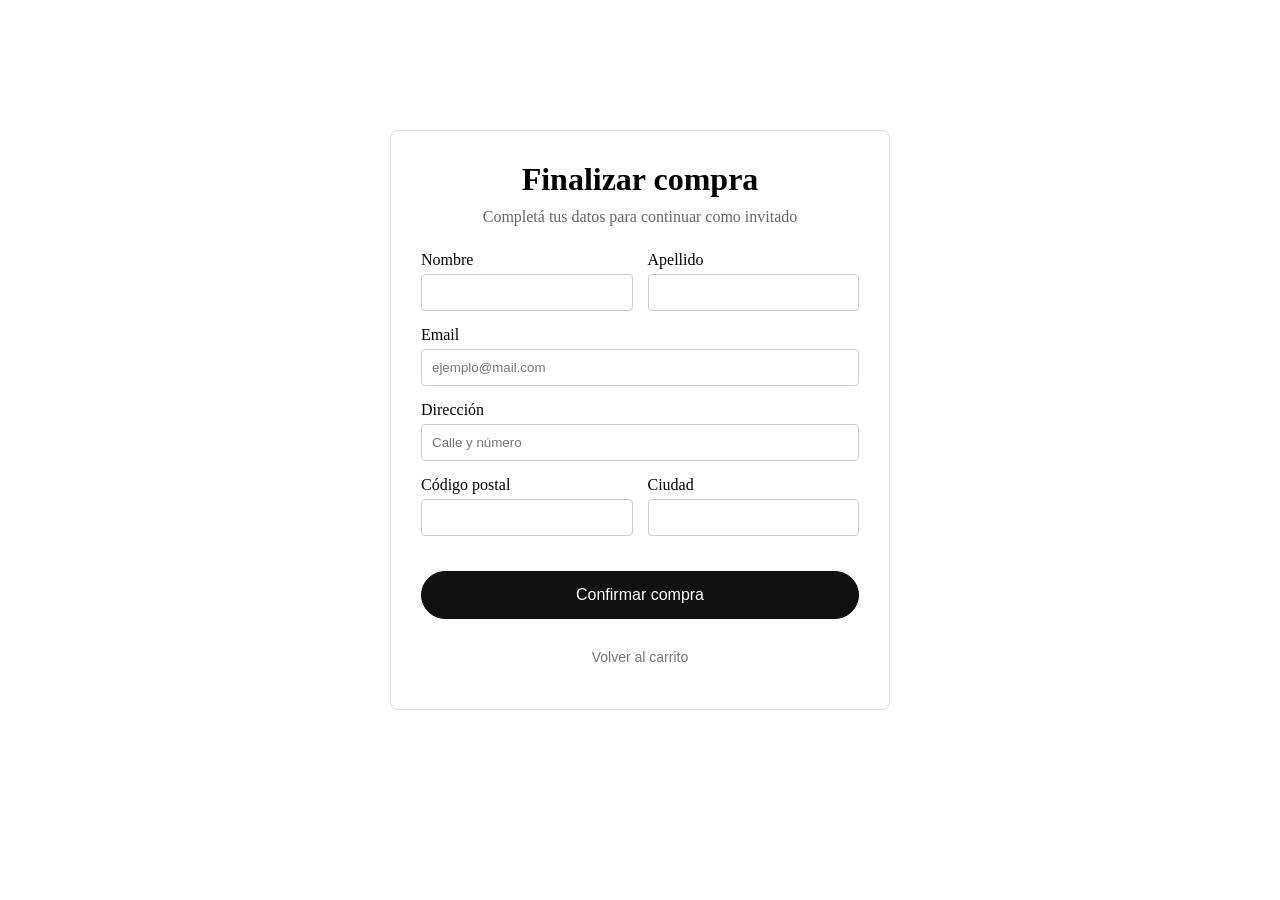
==== checkout-guest.html @ 4cc808a8 "Commit inicial: layout completo y funcionalidades principales" ====
<!DOCTYPE html>
<html lang="en">
<head>
    <meta charset="UTF-8">
    <meta name="viewport" content="width=device-width, initial-scale=1.0">
    <title>Document</title>
    <link rel="stylesheet" href="css/main.css">
</head>
<body>
    <main class="guest-checkout-container">

      <h1>Finalizar compra</h1>
      <p class="checkout-subtitle">
        Completá tus datos para continuar como invitado
      </p>

      <form class="guest-form">

        <div class="form-row">
          <div class="form-group">
            <label>Nombre</label>
            <input type="text" required />
          </div>

          <div class="form-group">
            <label>Apellido</label>
            <input type="text" required />
          </div>
        </div>

        <div class="form-group">
          <label>Email</label>
          <input type="email" placeholder="ejemplo@mail.com" required />
        </div>

        <div class="form-group">
          <label>Dirección</label>
          <input type="text" placeholder="Calle y número" required />
        </div>

        <div class="form-row">
          <div class="form-group">
            <label>Código postal</label>
            <input type="text" required />
          </div>

          <div class="form-group">
            <label>Ciudad</label>
            <input type="text" required />
          </div>
        </div>

        <button type="submit" class="btn-primary">
          Confirmar compra
        </button>

      </form>

      <button class="btn-secondary continue-shopping">
        Volver al carrito
      </button>
  </main>

  <!-- SCRIPT -->
  <script type="module" src="js/ui/checkout-guest.js"></script>
</body>
</html>
---- css/main.css ----
/* Layout */
@import url("layout/header.css");
@import url("layout/overlay.css");
@import url("layout/main.css");
@import url("layout/footer.css");
@import url("layout/product.css");
@import url("layout/cart.css");
@import url("layout/checkout.css");
@import url("layout/login.css");
@import url("layout/checkout-guest.css");
@import url("layout/register.css");

/* Components */
@import url("components/buttons.css");
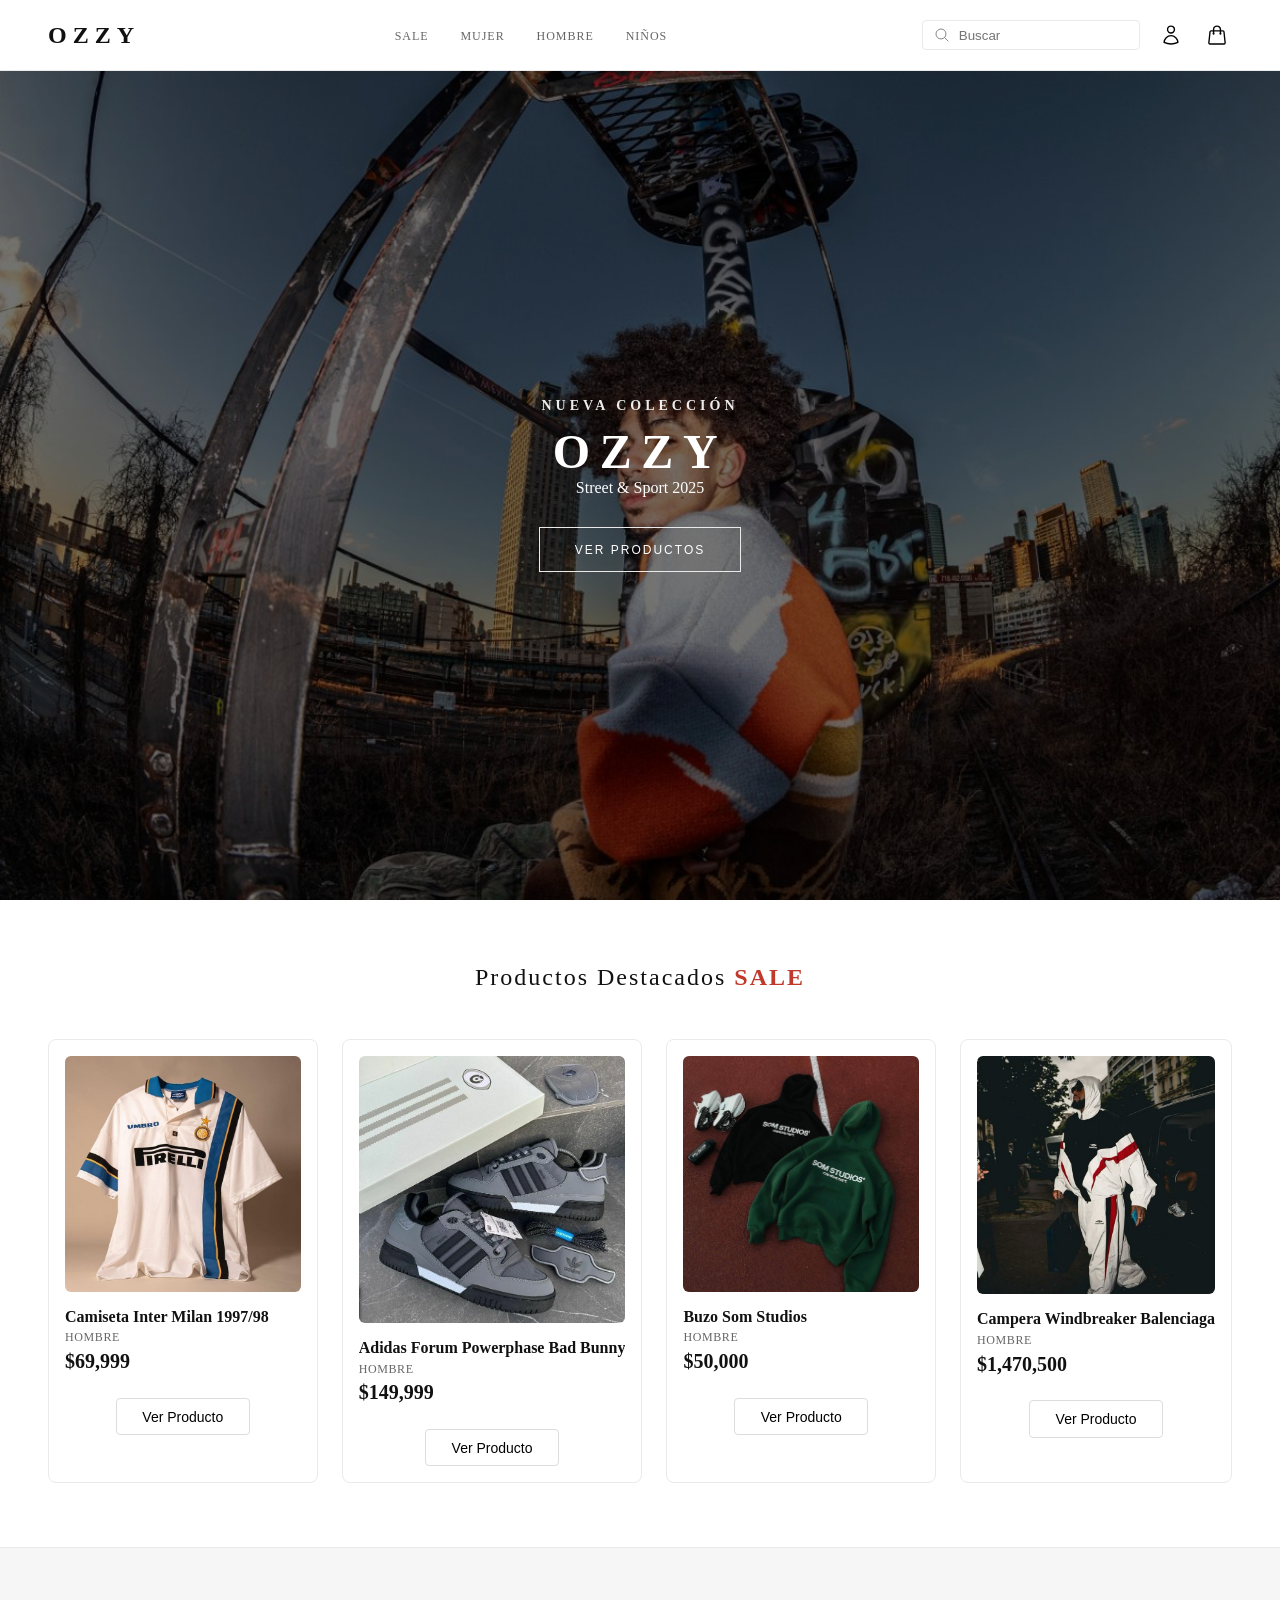
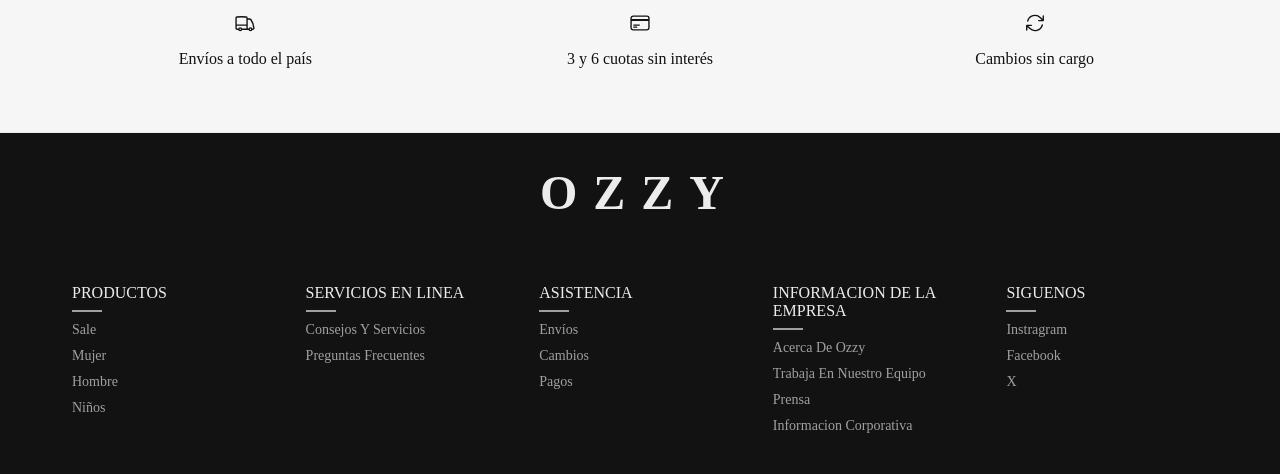
==== commit 21667365: "refactor: reorganizacion de estilos, mejora de consistencia visual y limpieza de codigo" ====
--- a/checkout-guest.html
+++ b/checkout-guest.html
@@ -50,13 +50,13 @@
           </div>
         </div>
 
-        <button type="submit" class="btn-primary">
+        <button type="submit" class="btn btn-primary">
           Confirmar compra
         </button>
 
       </form>
 
-      <button class="btn-secondary continue-shopping">
+      <button class="btn btn-text continue-shopping">
         Volver al carrito
       </button>
   </main>
--- a/css/main.css
+++ b/css/main.css
@@ -1,15 +1,22 @@
+/* ==========================
+   BASE
+   ========================== */
+@import url("base/reset.css");
 
 /* Layout */
 @import url("layout/header.css");
 @import url("layout/overlay.css");
-@import url("layout/main.css");
+@import url("layout/home-content.css");
 @import url("layout/footer.css");
-@import url("layout/product.css");
 @import url("layout/cart.css");
-@import url("layout/checkout.css");
-@import url("layout/login.css");
-@import url("layout/checkout-guest.css");
-@import url("layout/register.css");
+
+/* Pages */
+@import url("pages/checkout.css");
+@import url("pages/login.css");
+@import url("pages/checkout-guest.css");
+@import url("pages/register.css");
+@import url("pages/product.css");
 
 /* Components */
 @import url("components/buttons.css");
+
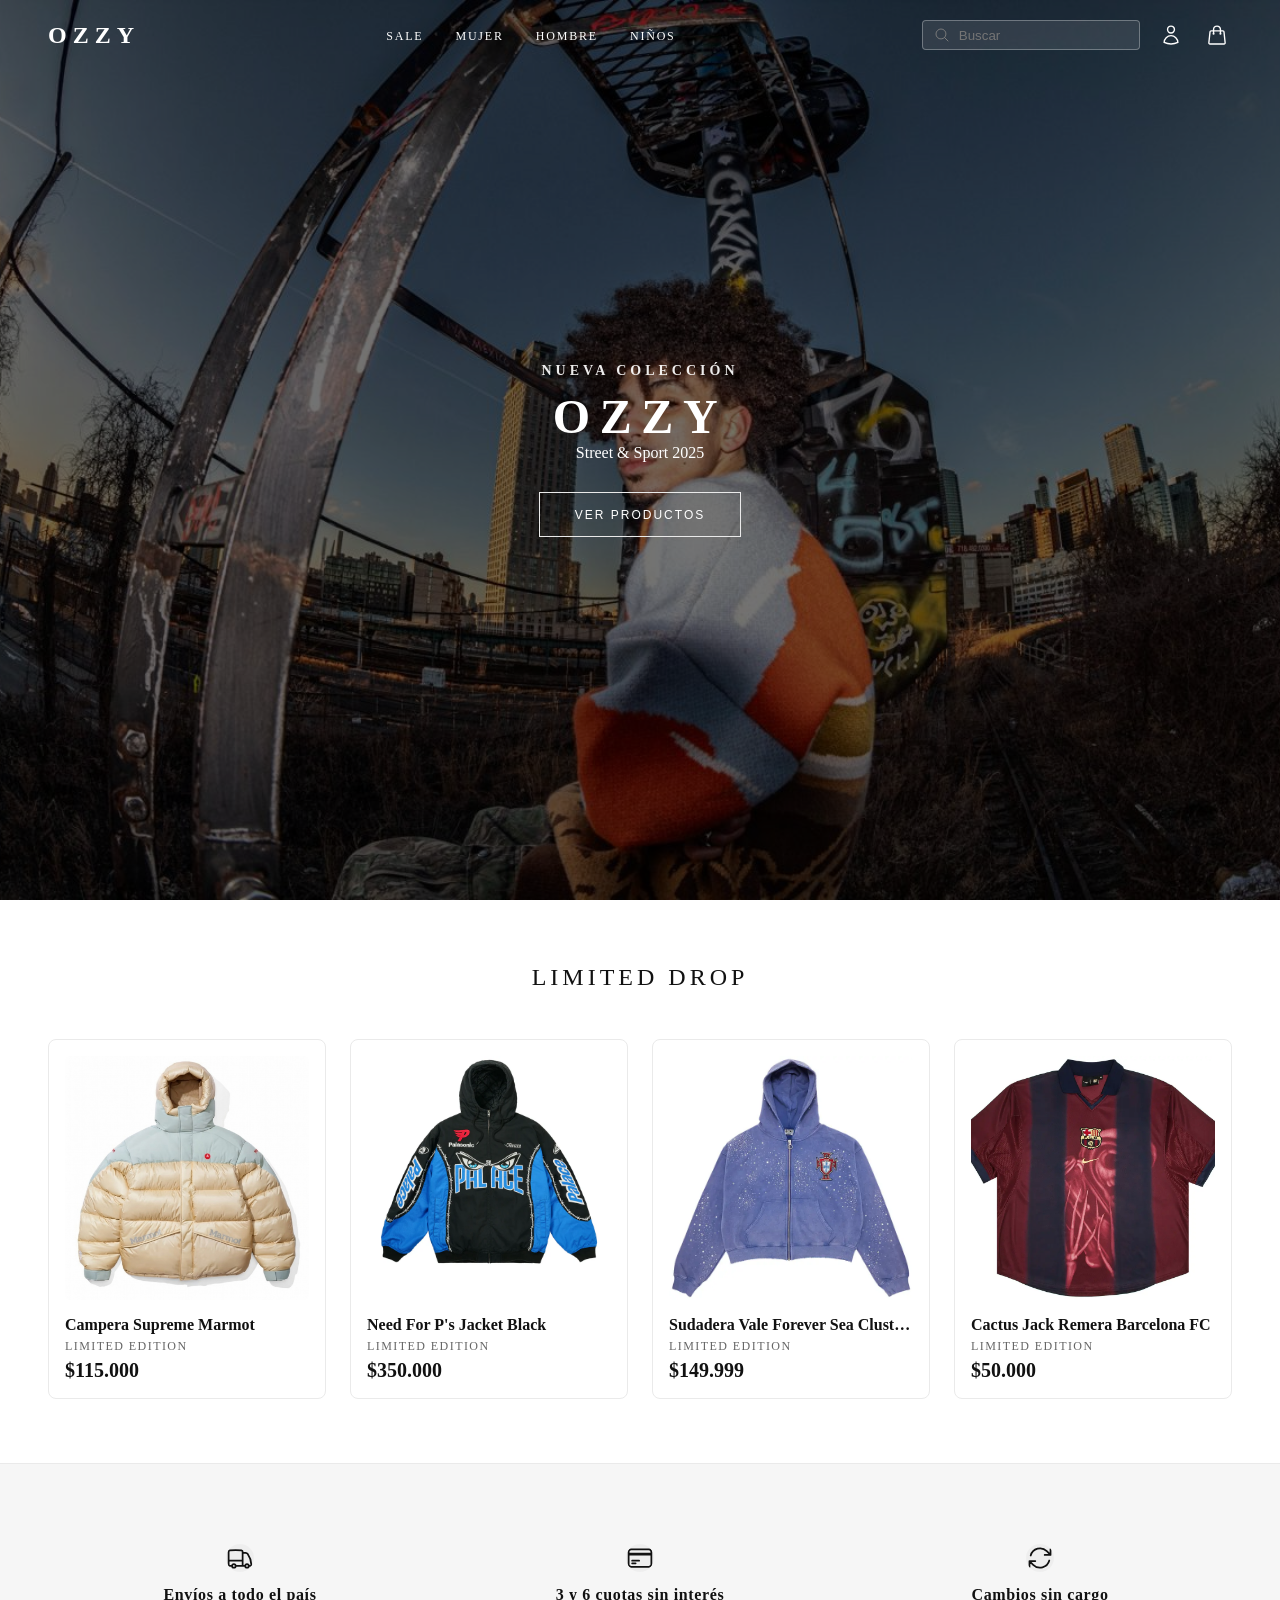
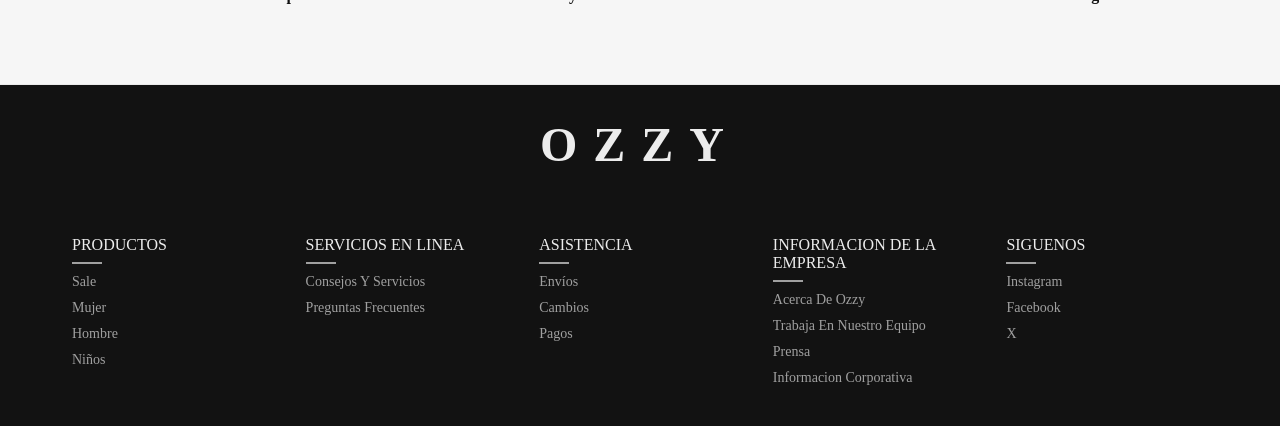
==== commit a4e38684: "feat: cierre de la version inicial del ecommerce con mejoras de estructura y UI" ====
--- a/checkout-guest.html
+++ b/checkout-guest.html
@@ -3,7 +3,7 @@
 <head>
     <meta charset="UTF-8">
     <meta name="viewport" content="width=device-width, initial-scale=1.0">
-    <title>Document</title>
+    <title>Checkout invitado | OZZY</title>
     <link rel="stylesheet" href="css/main.css">
 </head>
 <body>
@@ -19,34 +19,34 @@
         <div class="form-row">
           <div class="form-group">
             <label>Nombre</label>
-            <input type="text" required />
+            <input type="text" name="name" required />
           </div>
 
           <div class="form-group">
             <label>Apellido</label>
-            <input type="text" required />
+            <input type="text" name="lastname" required />
           </div>
         </div>
 
         <div class="form-group">
           <label>Email</label>
-          <input type="email" placeholder="ejemplo@mail.com" required />
+          <input type="email" name="email" placeholder="ejemplo@mail.com" required />
         </div>
 
         <div class="form-group">
           <label>Dirección</label>
-          <input type="text" placeholder="Calle y número" required />
+          <input type="text" name="address" placeholder="Calle y número" required />
         </div>
 
         <div class="form-row">
           <div class="form-group">
             <label>Código postal</label>
-            <input type="text" required />
+            <input type="text" name="postalCode" required />
           </div>
 
           <div class="form-group">
             <label>Ciudad</label>
-            <input type="text" required />
+            <input type="text" name="city" required />
           </div>
         </div>
 
@@ -62,6 +62,6 @@
   </main>
 
   <!-- SCRIPT -->
-  <script type="module" src="js/ui/checkout-guest.js"></script>
+  <script type="module" src="js/pages/checkout-guest.js"></script>
 </body>
 </html>
--- a/css/main.css
+++ b/css/main.css
@@ -11,11 +11,14 @@
 @import url("layout/cart.css");
 
 /* Pages */
-@import url("pages/checkout.css");
+@import url("pages/checkout-pages.css");
 @import url("pages/login.css");
 @import url("pages/checkout-guest.css");
-@import url("pages/register.css");
 @import url("pages/product.css");
+@import url("pages/checkout-success.css");
+@import url("pages/hombre.css");
+
+
 
 /* Components */
 @import url("components/buttons.css");
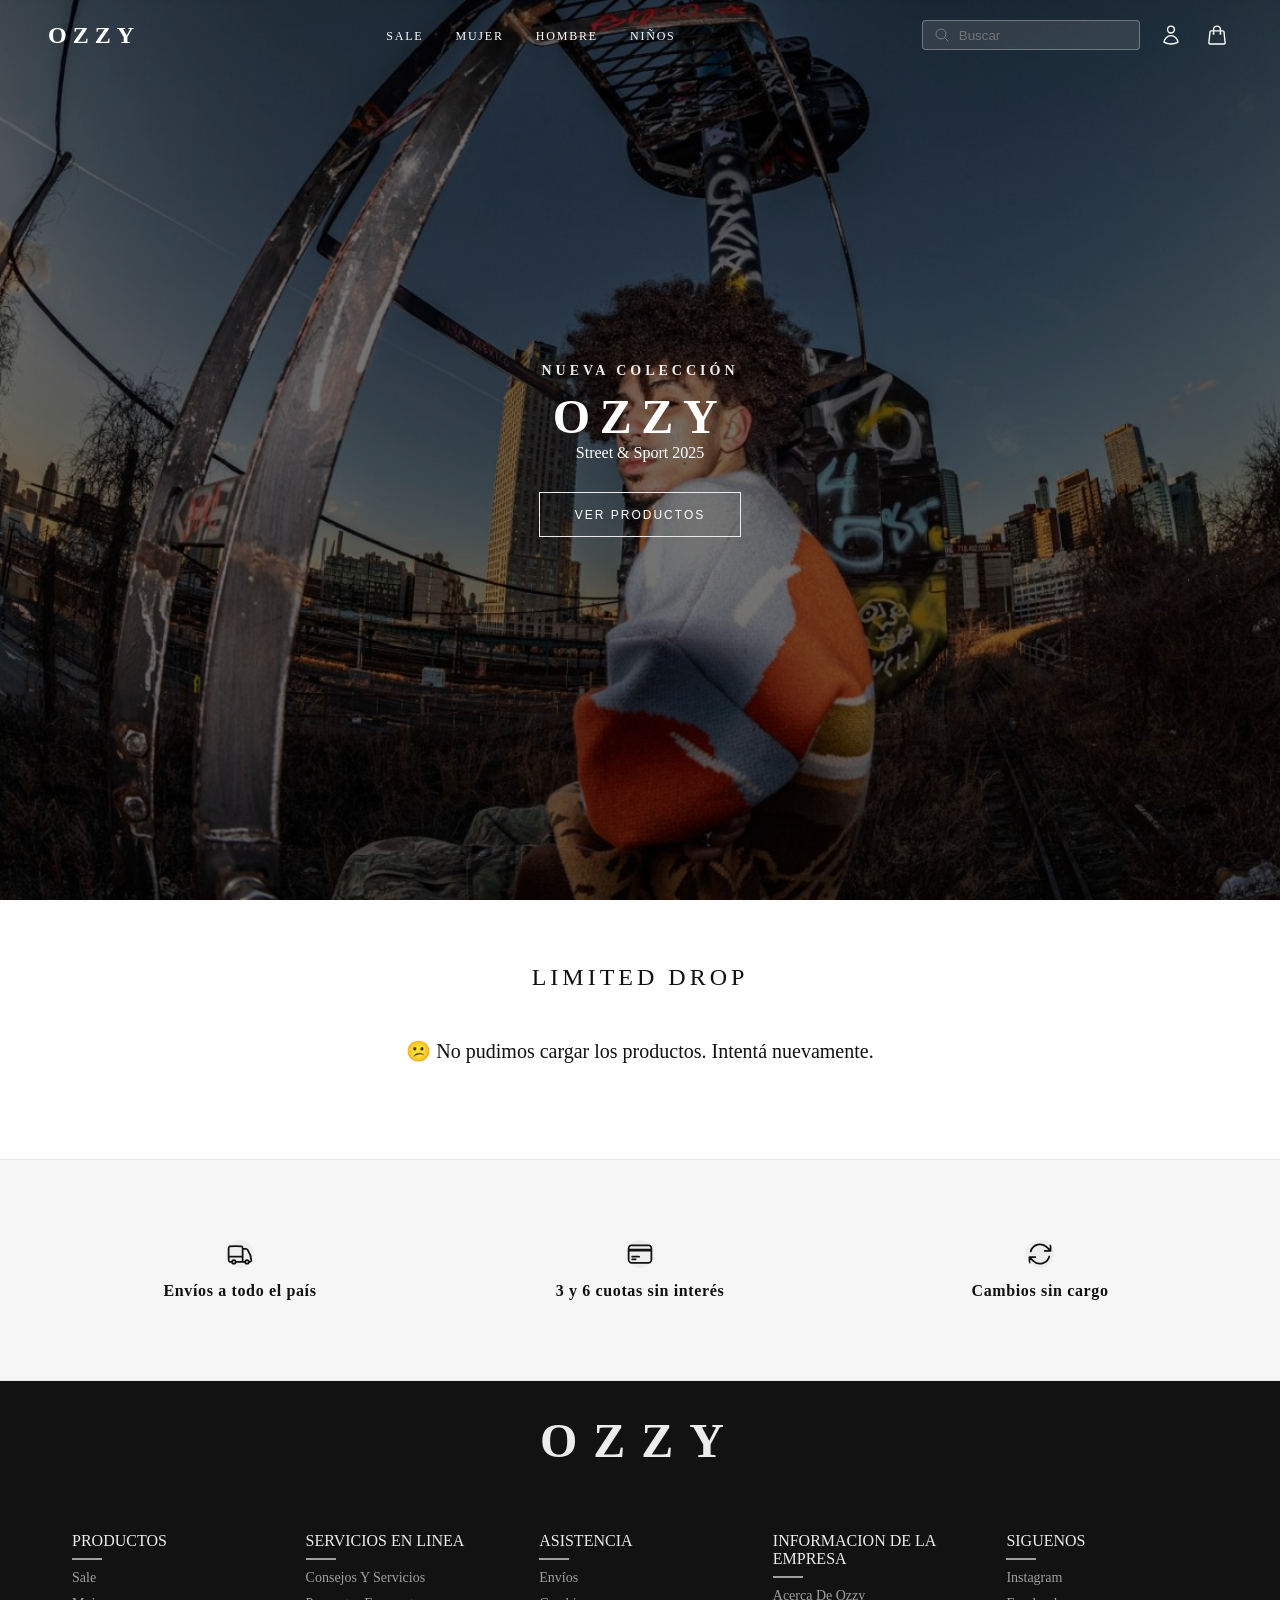
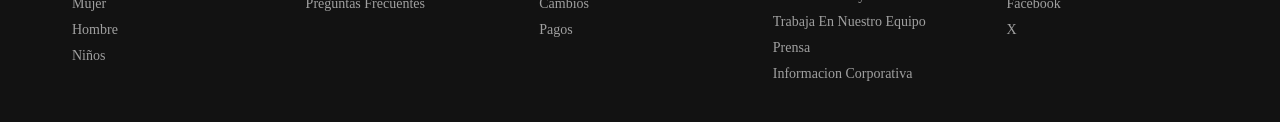
==== commit 890b2255: "refactor: mejoras de consistencia en UI, validación de formularios y corrección de dark mode en nave" ====
--- a/checkout-guest.html
+++ b/checkout-guest.html
@@ -2,6 +2,7 @@
 <html lang="en">
 <head>
     <meta charset="UTF-8">
+    <meta name="color-scheme" content="light">
     <meta name="viewport" content="width=device-width, initial-scale=1.0">
     <title>Checkout invitado | OZZY</title>
     <link rel="stylesheet" href="css/main.css">
@@ -19,12 +20,12 @@
         <div class="form-row">
           <div class="form-group">
             <label>Nombre</label>
-            <input type="text" name="name" required />
+            <input type="text" name="name" placeholder="Juan" required />
           </div>
 
           <div class="form-group">
             <label>Apellido</label>
-            <input type="text" name="lastname" required />
+            <input type="text" name="lastname" placeholder="Pérez" required />
           </div>
         </div>
 
@@ -41,12 +42,12 @@
         <div class="form-row">
           <div class="form-group">
             <label>Código postal</label>
-            <input type="text" name="postalCode" required />
+            <input type="text" name="postalCode" placeholder="7000" required />
           </div>
 
           <div class="form-group">
             <label>Ciudad</label>
-            <input type="text" name="city" required />
+            <input type="text" name="city" placeholder="Buenos Aires" required />
           </div>
         </div>
 
--- a/css/main.css
+++ b/css/main.css
@@ -17,8 +17,7 @@
 @import url("pages/product.css");
 @import url("pages/checkout-success.css");
 @import url("pages/hombre.css");
-
-
+@import url("pages/register.css");
 
 /* Components */
 @import url("components/buttons.css");
